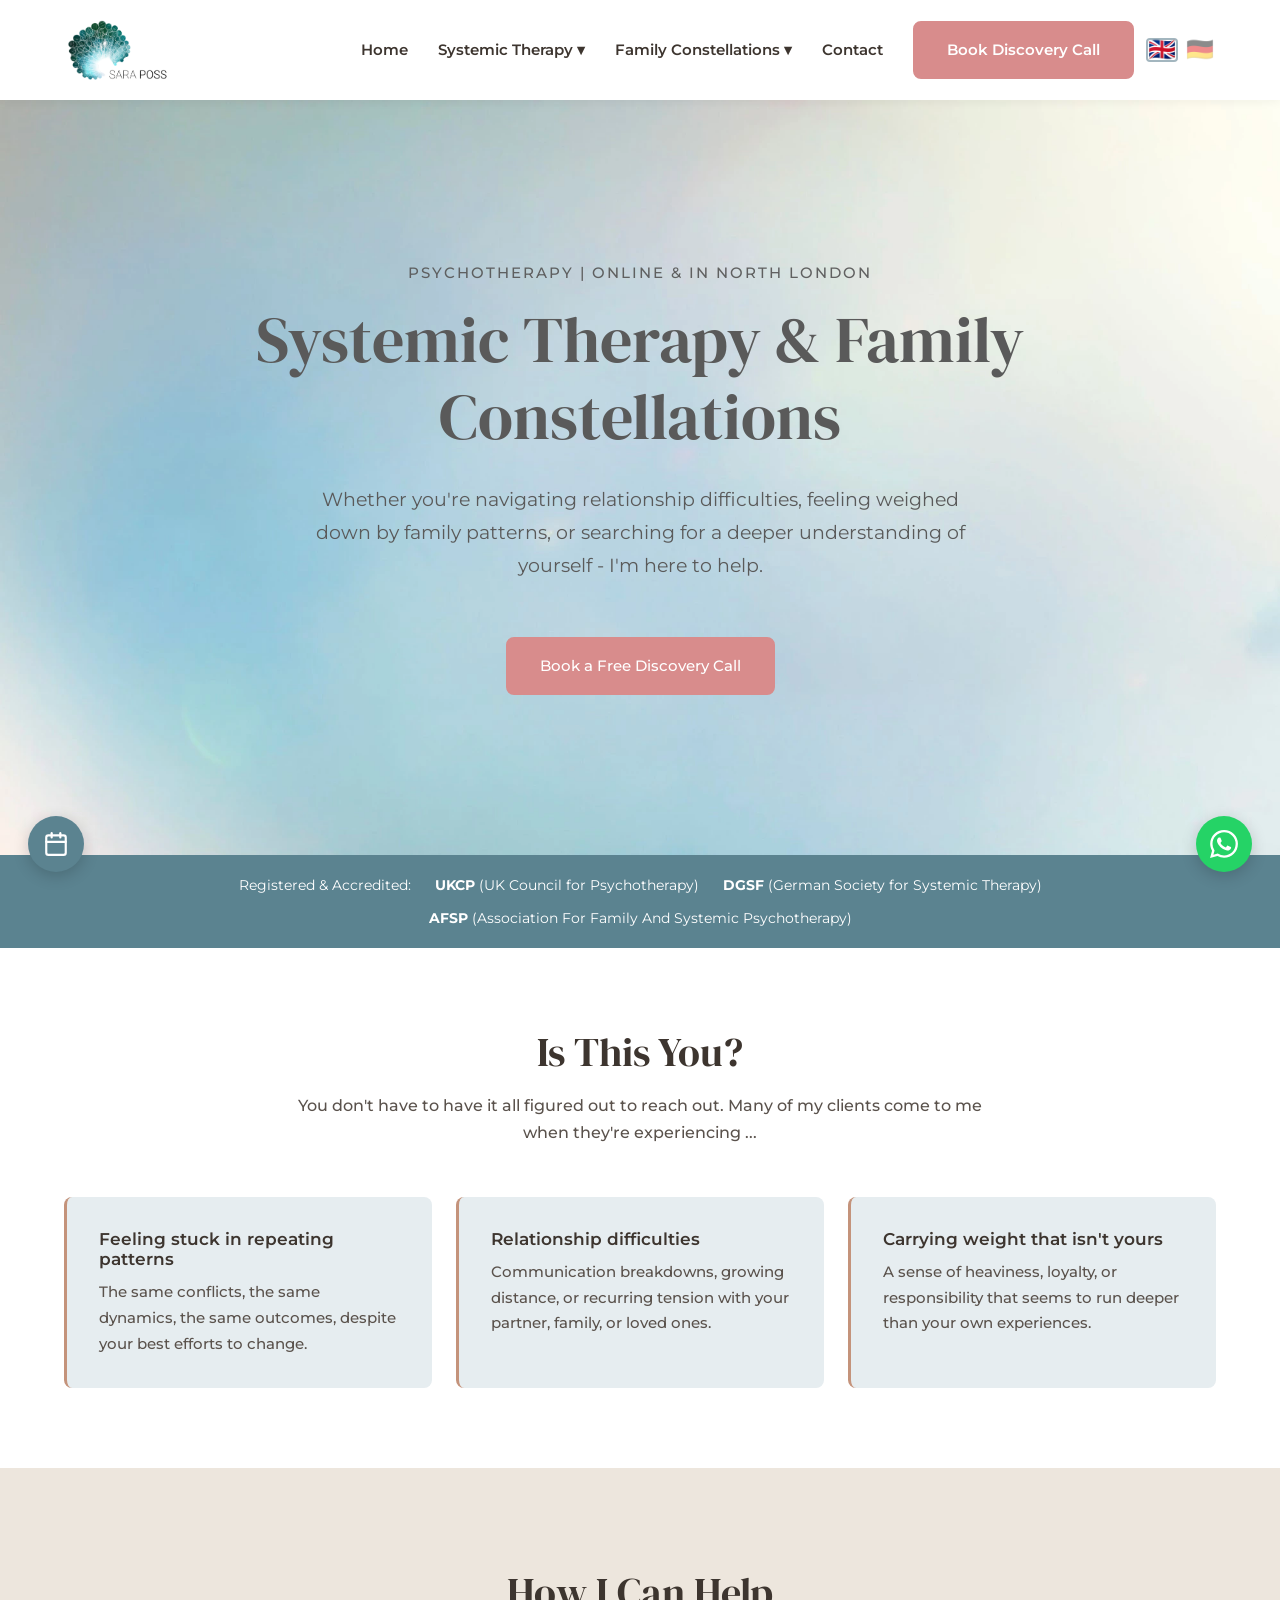
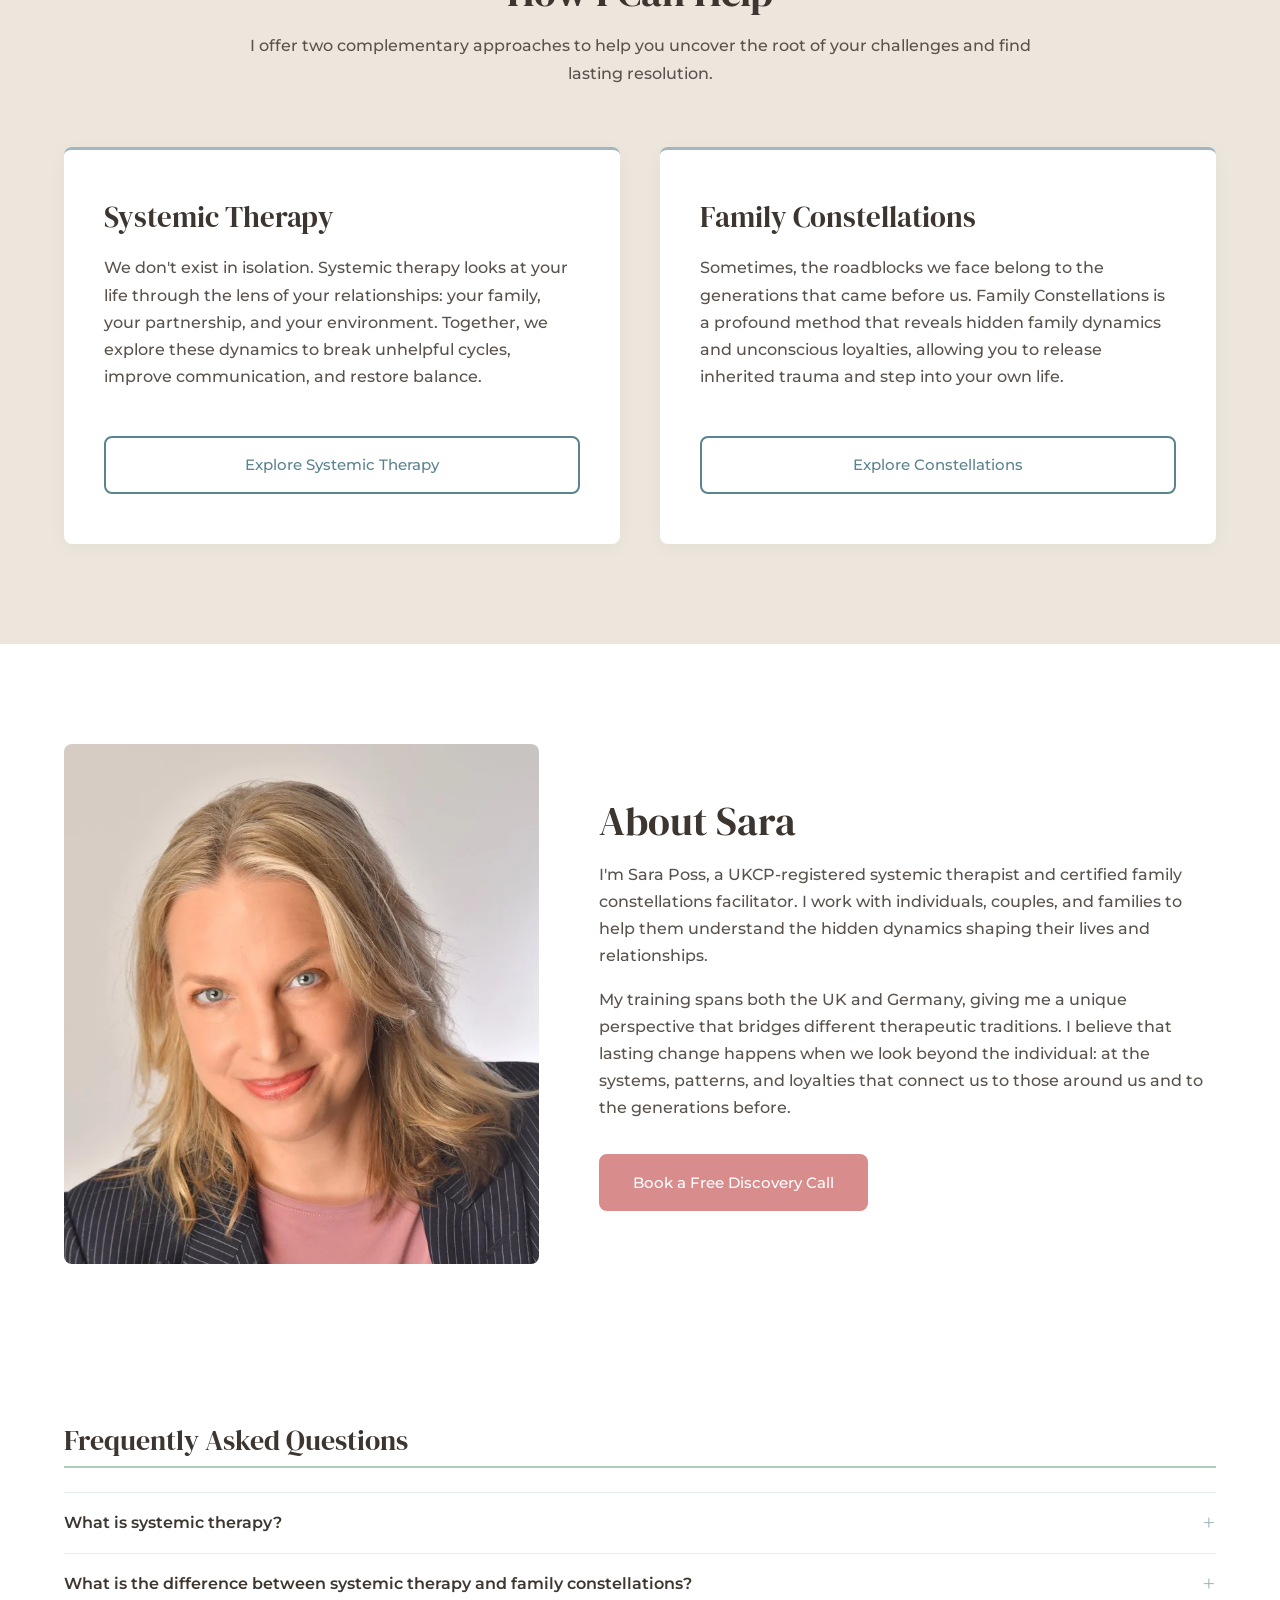
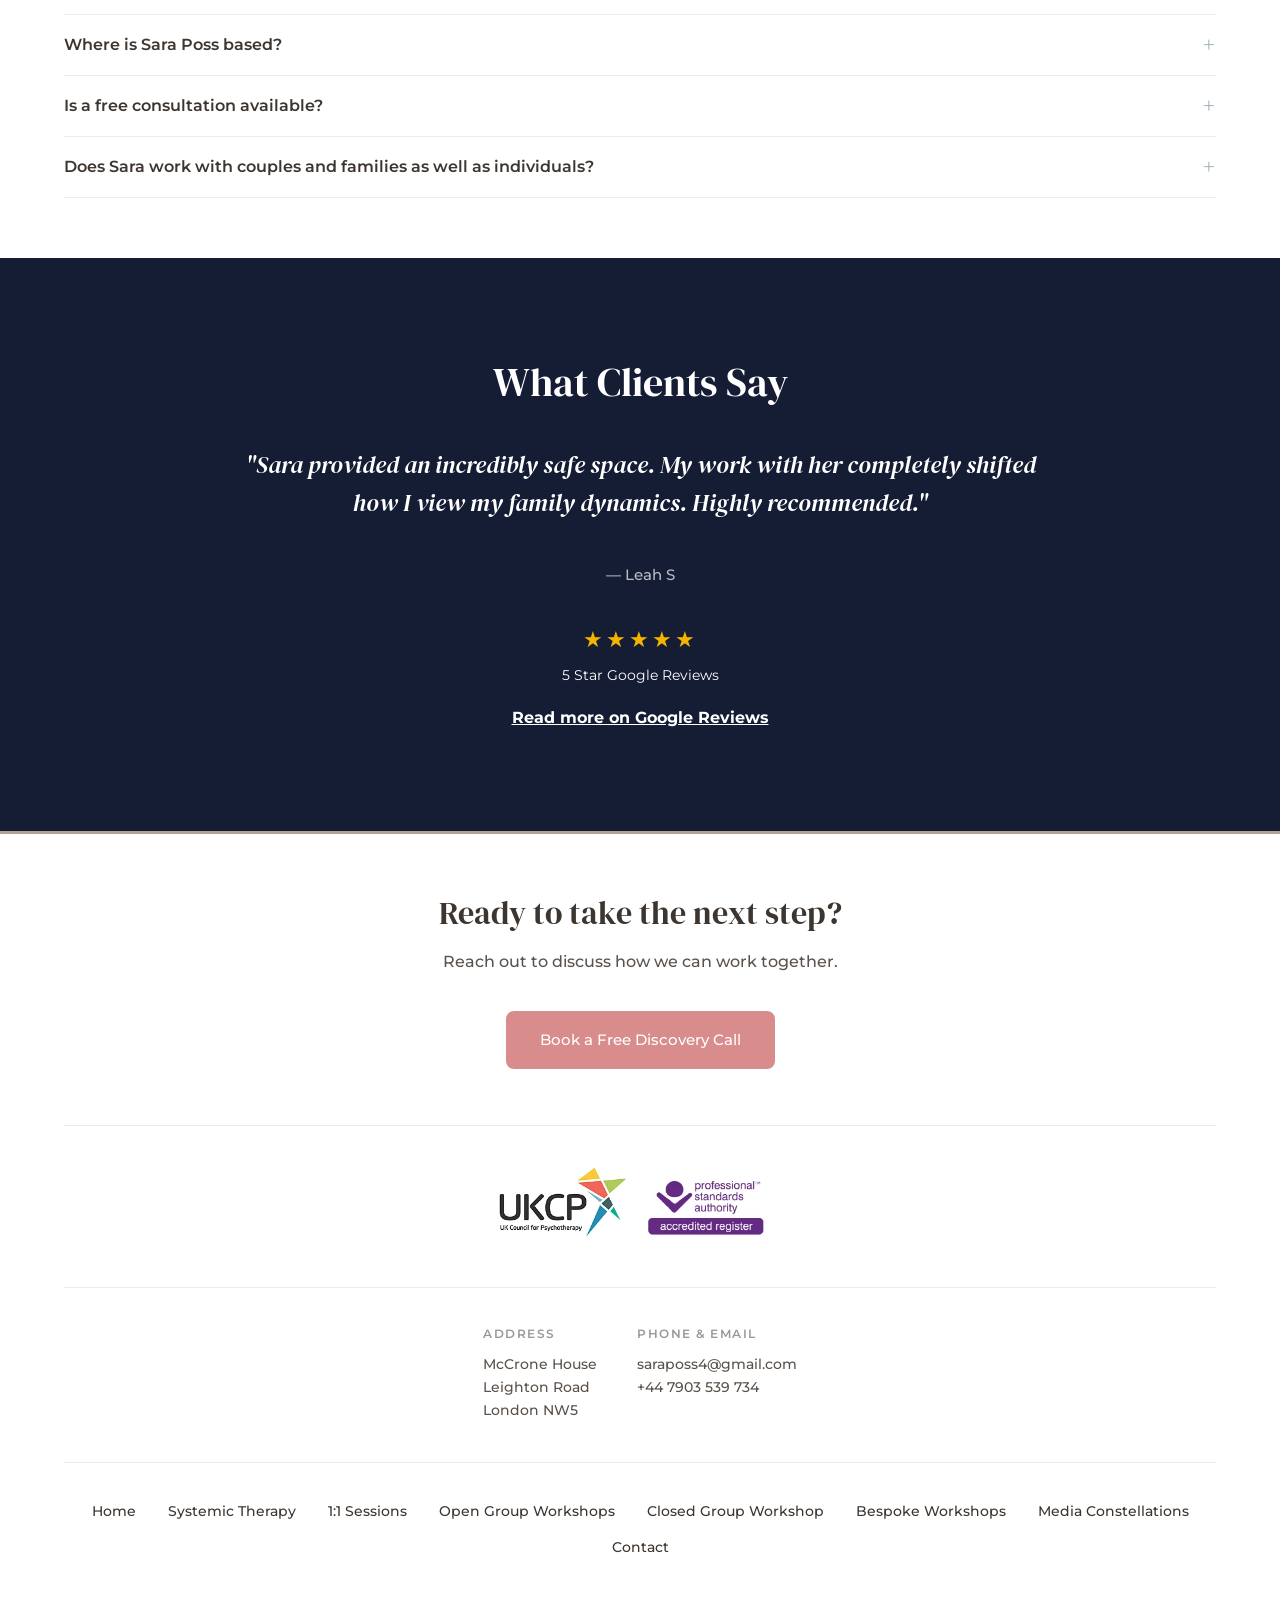
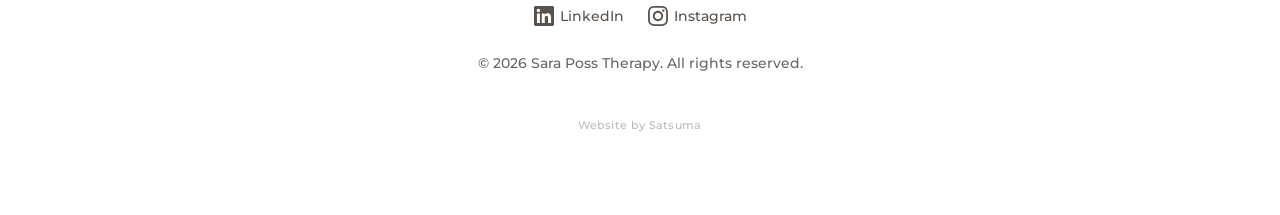
==== index.html @ 978b7866 "Add 5 December Family Constellations workshop List the Brick Lane workshop (Sat 5 Dec 2026, 2pm-6pm," ====
<!DOCTYPE html>
<html lang="en">
<head>
    <meta charset="UTF-8">
    <meta name="viewport" content="width=device-width, initial-scale=1.0">
    <meta name="theme-color" content="#FFFFFF">
    <meta name="robots" content="index, follow, max-snippet:-1, max-image-preview:large, max-video-preview:-1">
    <title>Sara Poss Therapy | Systemic Therapist North London & Online</title>
    <meta name="description" content="UKCP-registered systemic therapist in Kentish Town, North London. Systemic therapy and Family Constellations for individuals, couples and families.">
    <link rel="canonical" href="https://www.saraposs.com/">
    <link rel="alternate" hreflang="en" href="https://www.saraposs.com/">
    <link rel="alternate" hreflang="de" href="https://www.saraposs.com/">
    <link rel="alternate" hreflang="x-default" href="https://www.saraposs.com/">
    <link rel="icon" href="/favicon.ico" sizes="48x48">
    <link rel="icon" type="image/png" href="/favicon-96x96.png" sizes="96x96">
    <link rel="apple-touch-icon" href="/apple-touch-icon.png" sizes="180x180">
    <link rel="manifest" href="/site.webmanifest">
    <meta property="og:site_name" content="Sara Poss Therapy">
    <meta property="og:title" content="Sara Poss Therapy | Systemic Therapist North London & Online">
    <meta property="og:description" content="UKCP-registered systemic therapist in North London offering individual, couples, and family therapy alongside transformative Family Constellation sessions. In-person & online.">
    <meta property="og:type" content="website">
    <meta property="og:url" content="https://www.saraposs.com/">
    <meta property="og:image" content="https://www.saraposs.com/sara-photo.jpg">
    <meta property="og:image:width" content="700">
    <meta property="og:image:height" content="1050">
    <meta property="og:image:alt" content="Sara Poss, Systemic Therapist and Family Constellations Facilitator in North London">
    <meta property="og:locale" content="en_GB">
    <meta property="og:locale:alternate" content="de_DE">
    <meta name="twitter:card" content="summary_large_image">
    <meta name="twitter:title" content="Sara Poss Therapy | Systemic Therapist North London & Online">
    <meta name="twitter:description" content="UKCP-registered systemic therapist in North London offering Systemic Therapy and Family Constellations. In-person & online.">
    <meta name="twitter:image" content="https://www.saraposs.com/sara-photo.jpg">
    <meta name="twitter:image:alt" content="Sara Poss, Systemic Therapist and Family Constellations Facilitator">
    <link rel="preload" as="image" href="heroimage.webp" fetchpriority="high">
    <link rel="dns-prefetch" href="https://wa.me">
    <link rel="preconnect" href="https://fonts.googleapis.com">
    <link rel="preconnect" href="https://fonts.gstatic.com" crossorigin>
    <link rel="preload" href="https://fonts.googleapis.com/css2?family=DM+Serif+Display&family=Montserrat:wght@400;500;600&display=swap" as="style" onload="this.onload=null;this.rel='stylesheet'">
    <noscript><link rel="stylesheet" href="https://fonts.googleapis.com/css2?family=DM+Serif+Display&family=Montserrat:wght@400;500;600&display=swap"></noscript>
    <link rel="stylesheet" href="styles.css?v=5">
    <link rel="stylesheet" href="nav.css?v=4">
    <link rel="preload" href="/SaraPOSSLOGO.webp" as="image">
    
    <style>
        /* === HOMEPAGE-ONLY STYLES === */

        .hero { 
            background: url('heroimage.webp') center/cover no-repeat; 
            color: #5A5A5A; text-align: center; padding: 160px 24px; display: flex; flex-direction: column; align-items: center; justify-content: center; min-height: 80vh; 
        }
        .hero h1 { color: #5A5A5A; font-size: clamp(1.8rem, 5vw, 4.5rem); margin: 0 auto 28px; max-width: 900px; }
        .hero p { font-size: 1.2rem; max-width: 650px; margin: 0 auto 40px; font-weight: 400; }
        .hero .hero-tagline { font-size: 0.95rem; letter-spacing: 2px; text-transform: uppercase; margin: 0 0 16px; opacity: 0.95; max-width: none; font-weight: 500; }

        .services { padding-top: 100px; padding-bottom: 100px; }
        .services-intro { text-align: center; max-width: 800px; margin: 0 auto 60px; }
        .services-intro h2 { font-size: 2.5rem; }
        .services-grid { display: grid; grid-template-columns: repeat(auto-fit, minmax(min(320px, 100%), 1fr)); gap: 40px; }
        .service-card { background: var(--white); padding: 50px 40px; border-radius: 8px; box-shadow: 0 4px 20px rgba(0,0,0,0.04); display: flex; flex-direction: column; height: 100%; border-top: 3px solid var(--dusty-blue); transition: transform var(--transition-speed), box-shadow var(--transition-speed); }
        .service-card:hover { transform: translateY(-5px); box-shadow: 0 12px 30px rgba(0,0,0,0.08); }
        .service-card h3 { font-size: 1.8rem; margin-bottom: 20px; }
        .service-card p { flex-grow: 1; margin-bottom: 30px; }
        .services-grid .btn-outline { color: #5B8390; border-color: #5B8390; }
        .services-grid .btn-outline:hover { background-color: #5B8390; color: var(--white); border-color: #5B8390; }

        .testimonials { background-color: #151d35; color: var(--white); padding-top: 100px; padding-bottom: 100px; text-align: center; }
        .testimonials h2 { color: var(--white); font-size: 2.5rem; }
        .quote { font-family: var(--font-heading); font-style: italic; font-size: 1.5rem; max-width: 800px; margin: 40px auto; line-height: 1.6; font-weight: 400; }
        .quote-author { font-size: 0.95rem; color: rgba(255,255,255,0.7); margin-top: 16px; font-style: normal; }
        .google-stars { margin-top: 32px; }
        .google-stars .stars { font-size: 1.4rem; color: #F4B400; letter-spacing: 3px; }
        .google-stars .star-label { display: block; font-size: 0.85rem; color: var(--white); margin-top: 6px; font-weight: 400; }
        .google-link { color: var(--white); text-decoration: underline; margin-top: 16px; display: inline-block; font-weight: 700; }
        .google-link:hover { color: var(--white); }

        .footer-legal { display: flex; flex-direction: column; align-items: center; gap: 12px; }
        .footer-contact { display: flex; flex-wrap: wrap; justify-content: center; gap: 40px; margin-top: 40px; padding-top: 36px; border-top: 1px solid #EAEAEA; text-align: left; }
        .footer-contact-block h4 { font-family: var(--font-body); font-size: 0.75rem; text-transform: uppercase; letter-spacing: 1.5px; color: #999; margin-bottom: 8px; font-weight: 600; }
        .footer-contact-block p, .footer-contact-block a { font-size: 0.9rem; color: var(--text-secondary); line-height: 1.6; margin: 0; }
        .footer-contact-block a:hover { color: #D88C8C; }

        .who-i-help { background-color: var(--white); padding-top: 80px; padding-bottom: 80px; }
        .who-intro { text-align: center; max-width: 700px; margin: 0 auto 50px; }
        .who-intro h2 { font-size: 2.5rem; }
        .pain-points-grid { display: grid; grid-template-columns: repeat(3, 1fr); gap: 24px; }
        .pain-point { padding: 32px; background: #E6EDF0; border-radius: 8px; border-left: 3px solid var(--accent-color); }
        .pain-point h3 { font-size: 1.05rem; font-family: var(--font-body); font-weight: 600; margin-bottom: 10px; }
        .pain-point p { font-size: 0.95rem; margin: 0; }

        .about { background-color: var(--white); padding-top: 100px; padding-bottom: 100px; }
        .about-grid { display: grid; grid-template-columns: 1fr 1.3fr; gap: 60px; align-items: center; }
        .about-image img { border-radius: 8px; width: 100%; object-fit: cover; object-position: top; max-height: 520px; }
        .about-content h2 { font-size: 2.5rem; }
        .about-content p { margin-bottom: 16px; }

        @media (max-width: 992px) {
            .hero { padding: 120px 24px; min-height: 70vh; }
            .pain-points-grid { grid-template-columns: repeat(2, 1fr); }
            .pain-points-grid .pain-point:last-child { grid-column: 1 / -1; }
        }

        @media (max-width: 768px) {
            .container { padding: 0 20px; }
            .footer-contact {
                flex-direction: column;
                align-items: center;
                text-align: center;
                gap: 28px;
            }
            .footer-contact-block {
                min-width: 0;
                width: 100%;
                max-width: 280px;
            }
            .hero { padding: 80px 20px; min-height: 75vh; background: url('heroimage.webp') 40% 60%/cover no-repeat; }
            .hero p { font-size: 1.05rem; }
            .hero .hero-tagline { font-size: 0.8rem; letter-spacing: 1.5px; }
            .services { padding: 70px 20px; }
            .services-intro { margin-bottom: 40px; }
            .services-intro h2, .testimonials h2, .who-intro h2, .about-content h2 { font-size: 1.75rem; }
            .about-grid { grid-template-columns: 1fr; gap: 32px; }
            .about-image { max-width: 340px; margin: 0 auto; }
            .service-card { padding: 32px 24px; }
            .service-card h3 { font-size: 1.5rem; }
            .quote { font-size: 1.2rem; }
            .services-grid { grid-template-columns: 1fr; gap: 24px; }
            .pain-points-grid { grid-template-columns: 1fr; }
            .pain-point { padding: 24px 20px; }
            .who-i-help { padding-top: 50px; padding-bottom: 50px; }
            .who-intro { margin-bottom: 32px; }
            .about { padding-top: 50px; padding-bottom: 50px; }
            .testimonials { padding-top: 60px; padding-bottom: 60px; }
        }

        @media (max-width: 400px) {
            .container { padding: 0 16px; }
            .hero { padding: 70px 16px; }
            .hero p { font-size: 1rem; }
            .services { padding: 60px 16px; }
            .services-intro h2, .testimonials h2, .who-intro h2, .about-content h2 { font-size: 1.5rem; }
            .hero .hero-tagline { font-size: 0.875rem; }
            .quote { font-size: 1.1rem; }
            .service-card h3 { font-size: 1.35rem; }
            .service-card { padding: 28px 20px; }
            .google-stars .star-label { font-size: 0.875rem; }
        }
    </style>
    <script type="application/ld+json">
    {
        "@context": "https://schema.org",
        "@graph": [
            {
                "@type": "WebSite",
                "@id": "https://www.saraposs.com/#website",
                "url": "https://www.saraposs.com/",
                "name": "Sara Poss Therapy",
                "description": "Systemic Therapy and Family Constellations in North London and online.",
                "publisher": { "@id": "https://www.saraposs.com/#organization" },
                "inLanguage": ["en", "de"]
            },
            {
                "@type": "Person",
                "@id": "https://www.saraposs.com/#sara-poss",
                "name": "Sara Poss",
                "jobTitle": "Systemic Therapist & Family Constellations Facilitator",
                "description": "UKCP-registered systemic therapist and certified family constellations facilitator with over ten years' experience. Works with individuals, couples, and families in North London and online.",
                "image": "https://www.saraposs.com/sara-photo.webp",
                "email": "saraposs4@gmail.com",
                "telephone": "+447903539734",
                "url": "https://www.saraposs.com/",
                "address": {
                    "@type": "PostalAddress",
                    "streetAddress": "McCrone House, Leighton Road",
                    "addressLocality": "London",
                    "addressRegion": "Greater London",
                    "postalCode": "NW5",
                    "addressCountry": "GB"
                },
                "knowsLanguage": ["en", "de"],
                "sameAs": [
                    "https://www.linkedin.com/in/sara-poss/",
                    "https://www.instagram.com/sara_and_therapy/"
                ],
                "hasCredential": [
                    {
                        "@type": "EducationalOccupationalCredential",
                        "credentialCategory": "Professional Registration",
                        "recognizedBy": { "@type": "Organization", "name": "UKCP - UK Council for Psychotherapy" }
                    },
                    {
                        "@type": "EducationalOccupationalCredential",
                        "credentialCategory": "Professional Membership",
                        "recognizedBy": { "@type": "Organization", "name": "DGSF - German Society for Systemic Therapy" }
                    },
                    {
                        "@type": "EducationalOccupationalCredential",
                        "credentialCategory": "Professional Membership",
                        "recognizedBy": { "@type": "Organization", "name": "AFSP - Association For Family And Systemic Psychotherapy" }
                    }
                ]
            },
            {
                "@type": ["ProfessionalService", "LocalBusiness"],
                "@id": "https://www.saraposs.com/#organization",
                "name": "Sara Poss Therapy",
                "url": "https://www.saraposs.com/",
                "logo": "https://www.saraposs.com/SaraPOSSLOGO.webp",
                "description": "UKCP-registered systemic therapist in North London offering Systemic Therapy and Family Constellations for individuals, couples, and families. In-person & online.",
                "image": "https://www.saraposs.com/sara-photo.webp",
                "email": "saraposs4@gmail.com",
                "telephone": "+447903539734",
                "priceRange": "£80–£290",
                "currenciesAccepted": "GBP",
                "paymentAccepted": "Bank Transfer",
                "address": {
                    "@type": "PostalAddress",
                    "streetAddress": "McCrone House, Leighton Road",
                    "addressLocality": "London",
                    "addressRegion": "Greater London",
                    "postalCode": "NW5",
                    "addressCountry": "GB"
                },
                "geo": {
                    "@type": "GeoCoordinates",
                    "latitude": 51.5525,
                    "longitude": -0.1403
                },
                "provider": { "@id": "https://www.saraposs.com/#sara-poss" },
                "founder": { "@id": "https://www.saraposs.com/#sara-poss" },
                "areaServed": [
                    { "@type": "City", "name": "London" },
                    { "@type": "AdministrativeArea", "name": "North London" },
                    { "@type": "AdministrativeArea", "name": "Kentish Town" },
                    { "@type": "AdministrativeArea", "name": "Camden" }
                ],
                "availableChannel": [
                    { "@type": "ServiceChannel", "name": "In-person (North London)" },
                    { "@type": "ServiceChannel", "name": "Online via Zoom" }
                ],
                "serviceType": ["Systemic Therapy", "Family Constellations", "Couples Therapy", "Family Therapy", "Individual Therapy"],
                "sameAs": [
                    "https://www.linkedin.com/in/sara-poss/",
                    "https://www.instagram.com/sara_and_therapy/"
                ],
                "hasOfferCatalog": {
                    "@type": "OfferCatalog",
                    "name": "Therapy Services",
                    "itemListElement": [
                        {
                            "@type": "Offer",
                            "itemOffered": {
                                "@type": "Service",
                                "name": "Individual Systemic Therapy",
                                "url": "https://www.saraposs.com/systemic-therapy#individual",
                                "description": "Evidence-based psychotherapy for individuals. North London and online via Zoom."
                            }
                        },
                        {
                            "@type": "Offer",
                            "itemOffered": {
                                "@type": "Service",
                                "name": "Couples Therapy",
                                "url": "https://www.saraposs.com/systemic-therapy#couples",
                                "description": "Relationship and couples therapy to improve communication, strengthen connection, and resolve conflicts."
                            }
                        },
                        {
                            "@type": "Offer",
                            "itemOffered": {
                                "@type": "Service",
                                "name": "Family Therapy",
                                "url": "https://www.saraposs.com/systemic-therapy#family",
                                "description": "Family therapy exploring dynamics, communication patterns, and relationships within the family system."
                            }
                        },
                        {
                            "@type": "Offer",
                            "itemOffered": {
                                "@type": "Service",
                                "name": "1:1 Family Constellations Sessions",
                                "url": "https://www.saraposs.com/1to1-sessions",
                                "description": "One-to-one sessions exploring family dynamics, unconscious loyalties and generational patterns."
                            }
                        },
                        {
                            "@type": "Offer",
                            "itemOffered": {
                                "@type": "Service",
                                "name": "Family Constellations Workshops",
                                "url": "https://www.saraposs.com/workshops",
                                "description": "Open group workshops uncovering hidden family dynamics and generational patterns."
                            }
                        },
                        {
                            "@type": "Offer",
                            "itemOffered": {
                                "@type": "Service",
                                "name": "Ongoing Constellations Group",
                                "url": "https://www.saraposs.com/closed-group-workshop",
                                "description": "A committed closed group for deep Family Constellations work meeting regularly."
                            }
                        },
                        {
                            "@type": "Offer",
                            "itemOffered": {
                                "@type": "Service",
                                "name": "Bespoke Workshops",
                                "url": "https://www.saraposs.com/bespoke-workshops",
                                "description": "Tailored systemic and Family Constellations workshops for groups, teams, and organisations. UK and Europe."
                            }
                        },
                        {
                            "@type": "Offer",
                            "itemOffered": {
                                "@type": "Service",
                                "name": "Media Constellations",
                                "url": "https://www.saraposs.com/media-constellations",
                                "description": "Systemic constellation work for film, TV, and production teams."
                            }
                        }
                    ]
                }
            },
            {
                "@type": "FAQPage",
                "@id": "https://www.saraposs.com/#faq",
                "mainEntity": [
                    {
                        "@type": "Question",
                        "name": "What is systemic therapy?",
                        "acceptedAnswer": { "@type": "Answer", "text": "Systemic therapy is a well-established, evidence-based form of psychotherapy that explores difficulties within the context of relationships and wider social systems. It works with individuals, couples, and families to understand the patterns shaping their lives and create meaningful, lasting change." }
                    },
                    {
                        "@type": "Question",
                        "name": "What is the difference between systemic therapy and family constellations?",
                        "acceptedAnswer": { "@type": "Answer", "text": "Systemic therapy is an ongoing talking-based psychotherapy that explores relational patterns and life circumstances. Family Constellations is an experiential method working with family dynamics, unconscious loyalties, and generational patterns — often in shorter, more intensive 1:1 sessions or small group workshops. Sara is trained in both, and can draw on whichever approach best fits your needs." }
                    },
                    {
                        "@type": "Question",
                        "name": "Where is Sara Poss based?",
                        "acceptedAnswer": { "@type": "Answer", "text": "Sara's therapy practice is located at McCrone House, Leighton Road, London NW5 — in Kentish Town, North London, close to Tufnell Park and Camden. Online sessions are available via Zoom for clients across the UK and internationally." }
                    },
                    {
                        "@type": "Question",
                        "name": "Is a free consultation available?",
                        "acceptedAnswer": { "@type": "Answer", "text": "Yes. Sara offers a complimentary 15-minute discovery call so you can discuss your needs, ask questions, and decide whether working together feels like the right fit — with no commitment required." }
                    },
                    {
                        "@type": "Question",
                        "name": "Does Sara work with couples and families as well as individuals?",
                        "acceptedAnswer": { "@type": "Answer", "text": "Yes. Sara works with individuals, couples, and families. Couples therapy explores communication, trust, and relational dynamics. Family therapy looks at the family system as a whole. Individual therapy addresses personal patterns, life challenges, and intergenerational influences." }
                    }
                ]
            },
            {
                "@type": "WebPage",
                "@id": "https://www.saraposs.com/#webpage",
                "url": "https://www.saraposs.com/",
                "name": "Sara Poss Therapy | Systemic Therapist North London & Online",
                "description": "UKCP-registered systemic therapist in North London offering Systemic Therapy and Family Constellations for individuals, couples, and families. In-person & online.",
                "isPartOf": { "@id": "https://www.saraposs.com/#website" },
                "about": { "@id": "https://www.saraposs.com/#organization" },
                "inLanguage": ["en", "de"]
            }
        ]
    }
    </script>
</head>
<body>

    <a href="#main-content" class="skip-link" data-i18n="skip_link">Skip to content</a>
    <div id="site-nav"></div>
    <script src="nav.js?v=5" defer></script>
    <script src="lang.js?v=10" defer></script>

    <main id="main-content">
        <section class="hero">
            <div class="container">
                <p class="hero-tagline" data-i18n="hero_tagline">Psychotherapy | Online & in North London</p>
                <h1 data-i18n="hero_heading">Systemic Therapy & Family Constellations</h1>
                <p data-i18n="hero_text">Whether you're navigating relationship difficulties, feeling weighed down by family patterns, or searching for a deeper understanding of yourself - I'm here to help.</p>
                <a href="https://cal.com/sara-poss-gsi2tz/15min" class="btn" target="_blank" rel="noopener noreferrer" data-i18n="hero_cta">Book a Free Discovery Call</a>
            </div>
        </section>

        <div class="trust-banner">
            <span data-i18n="trust_label">Registered & Accredited:</span>
            <span data-i18n="trust_ukcp"><strong>UKCP</strong> (UK Council for Psychotherapy)</span>
            <span data-i18n="trust_dgsf"><strong>DGSF</strong> (German Society for Systemic Therapy)</span>
            <span data-i18n="trust_affp"><strong>AFSP</strong> (Association For Family And Systemic Psychotherapy)</span>
        </div>

        <section class="who-i-help">
            <div class="container">
                <div class="who-intro">
                    <h2 data-i18n="who_heading">Is This You?</h2>
                    <p data-i18n="who_text">You don't have to have it all figured out to reach out. Many of my clients come to me when they're experiencing...</p>
                </div>
                <div class="pain-points-grid">
                    <div class="pain-point">
                        <h3 data-i18n="pain1_title">Feeling stuck in repeating patterns</h3>
                        <p data-i18n="pain1_text">The same conflicts, the same dynamics, the same outcomes, despite your best efforts to change.</p>
                    </div>
                    <div class="pain-point">
                        <h3 data-i18n="pain2_title">Relationship difficulties</h3>
                        <p data-i18n="pain2_text">Communication breakdowns, growing distance, or recurring tension with your partner, family, or loved ones.</p>
                    </div>
                    <div class="pain-point">
                        <h3 data-i18n="pain3_title">Carrying weight that isn't yours</h3>
                        <p data-i18n="pain3_text">A sense of heaviness, loyalty, or responsibility that seems to run deeper than your own experiences.</p>
                    </div>
                </div>
            </div>
        </section>

        <section id="services" class="services container">
            <div class="services-intro">
                <h2 data-i18n="services_heading">How I Can Help</h2>
                <p data-i18n="services_text">I offer two complementary approaches to help you uncover the root of your challenges and find lasting resolution.</p>
            </div>

            <div class="services-grid">
                <div class="service-card">
                    <h3 data-i18n="card_systemic_title">Systemic Therapy</h3>
                    <p data-i18n="card_systemic_text">We don't exist in isolation. Systemic therapy looks at your life through the lens of your relationships: your family, your partnership, and your environment. Together, we explore these dynamics to break unhelpful cycles, improve communication, and restore balance.</p>
                    <a href="/systemic-therapy" class="btn btn-outline" data-i18n="card_systemic_btn">Explore Systemic Therapy</a>
                </div>
                <div class="service-card">
                    <h3 data-i18n="card_const_title">Family Constellations</h3>
                    <p data-i18n="card_const_text">Sometimes, the roadblocks we face belong to the generations that came before us. Family Constellations is a profound method that reveals hidden family dynamics and unconscious loyalties, allowing you to release inherited trauma and step into your own life.</p>
                    <a href="/1to1-sessions" class="btn btn-outline" data-i18n="card_const_btn">Explore Constellations</a>
                </div>
            </div>
        </section>

        <section class="about">
            <div class="container about-grid">
                <div class="about-image">
                    <picture>
                        <source srcset="sara-photo.webp" type="image/webp">
                        <img src="sara-photo.jpg" alt="Sara Poss, Systemic Therapist and Family Constellations Facilitator" loading="lazy" decoding="async" width="700" height="1050">
                    </picture>
                </div>
                <div class="about-content">
                    <h2 data-i18n="about_heading">About Sara</h2>
                    <p data-i18n="about_p1">I'm Sara Poss, a UKCP-registered systemic therapist and certified family constellations facilitator. I work with individuals, couples, and families to help them understand the hidden dynamics shaping their lives and relationships.</p>
                    <p data-i18n="about_p2">My training spans both the UK and Germany, giving me a unique perspective that bridges different therapeutic traditions. I believe that lasting change happens when we look beyond the individual: at the systems, patterns, and loyalties that connect us to those around us and to the generations before.</p>
                    <a href="https://cal.com/sara-poss-gsi2tz/15min" class="btn" target="_blank" rel="noopener noreferrer" data-i18n="about_cta">Book a Free Discovery Call</a>
                </div>
            </div>
        </section>

        <section class="content-section faq-section">
            <div class="container">
                <h2 data-i18n="faq_heading">Frequently Asked Questions</h2>
                <div class="faq-list">
                    <details class="faq-item">
                        <summary class="faq-question" data-i18n="faq_index_q1">What is systemic therapy?</summary>
                        <div class="faq-answer"><p data-i18n="faq_index_a1">Systemic therapy is a well-established, evidence-based form of psychotherapy that explores difficulties within the context of relationships and wider social systems. It works with individuals, couples, and families to understand the patterns shaping their lives and create meaningful, lasting change.</p></div>
                    </details>
                    <details class="faq-item">
                        <summary class="faq-question" data-i18n="faq_index_q2">What is the difference between systemic therapy and family constellations?</summary>
                        <div class="faq-answer"><p data-i18n="faq_index_a2">Systemic therapy is an ongoing talking-based psychotherapy that explores relational patterns and life circumstances. Family Constellations is an experiential method working with family dynamics, unconscious loyalties, and generational patterns — often in shorter, intensive <a href="/1to1-sessions">1:1 sessions</a> or small group <a href="/workshops">workshops</a>. Sara is trained in both, and can draw on whichever approach best fits your needs.</p></div>
                    </details>
                    <details class="faq-item">
                        <summary class="faq-question" data-i18n="faq_index_q3">Where is Sara Poss based?</summary>
                        <div class="faq-answer"><p data-i18n="faq_index_a3">Sara's practice is at McCrone House, Leighton Road, London NW5 — in Kentish Town, North London, close to Tufnell Park and Camden. Online sessions are available via Zoom for clients across the UK and internationally.</p></div>
                    </details>
                    <details class="faq-item">
                        <summary class="faq-question" data-i18n="faq_index_q4">Is a free consultation available?</summary>
                        <div class="faq-answer"><p data-i18n="faq_index_a4">Yes. Sara offers a complimentary 15-minute discovery call so you can discuss your needs, ask questions, and decide whether working together feels right — with no commitment required.</p></div>
                    </details>
                    <details class="faq-item">
                        <summary class="faq-question" data-i18n="faq_index_q5">Does Sara work with couples and families as well as individuals?</summary>
                        <div class="faq-answer"><p data-i18n="faq_index_a5">Yes. Sara works with individuals, couples, and families. <a href="/systemic-therapy">Systemic therapy</a> is available for all three — whether you're seeking personal support, want to work on your relationship, or would like to address dynamics within your family as a whole.</p></div>
                    </details>
                </div>
            </div>
        </section>

        <section class="testimonials">
            <div class="container">
                <h2 data-i18n="testimonials_heading">What Clients Say</h2>
                <p class="quote" data-i18n="testimonials_quote">"Sara provided an incredibly safe space. My work with her completely shifted how I view my family dynamics. Highly recommended."</p>
                <p class="quote-author" data-i18n="testimonials_author_name">— Leah S</p>
                <div class="google-stars">
                    <span class="stars" aria-label="5 out of 5 stars">★★★★★</span>
                    <span class="star-label" data-i18n="testimonials_stars">5 Star Google Reviews</span>
                </div>
                <a href="https://www.google.com/maps/place/Sara+Poss/@51.5616846,-0.1527593,17z/data=!3m1!4b1!4m6!3m5!1s0x48761aed49518393:0x548b2e8b683819a8!8m2!3d51.5616813!4d-0.1501844!16s%2Fg%2F11cmh_vn5y?entry=ttu&g_ep=EgoyMDI2MDUyNi4wIKXMDSoASAFQAw%3D%3D" class="google-link" target="_blank" rel="noopener noreferrer" data-i18n="testimonials_link">Read more on Google Reviews</a>
            </div>
        </section>
    </main>

    <footer>
        <div class="container">
            <h3 data-i18n="footer_heading">Ready to take the next step?</h3>
            <p data-i18n="footer_text">Reach out to discuss how we can work together.</p>
            <a href="https://cal.com/sara-poss-gsi2tz/15min" class="btn footer-cta" target="_blank" rel="noopener noreferrer" data-i18n="footer_cta">Book a Free Discovery Call</a>
            
            <div class="accreditation-badges">
                <img src="UKCP.webp" alt="UKCP - UK Council for Psychotherapy, Professional Standards Authority Accredited Register" loading="lazy" decoding="async" width="500" height="143">
            </div>

            <div class="footer-contact">
                <div class="footer-contact-block">
                    <h4 data-i18n="footer_address_label">Address</h4>
                    <p>McCrone House<br>Leighton Road<br>London NW5</p>
                </div>
                <div class="footer-contact-block">
                    <h4 data-i18n="footer_contact_label">Phone & Email</h4>
                    <p><a href="mailto:saraposs4@gmail.com">saraposs4@gmail.com</a></p>
                    <p><a href="tel:+447903539734">+44 7903 539 734</a></p>
                </div>
            </div>

            <nav class="footer-nav" aria-label="Footer navigation">
                <a href="/" class="footer-link" data-i18n="fnav_home">Home</a>
                <a href="/systemic-therapy" class="footer-link" data-i18n="fnav_systemic">Systemic Therapy</a>
                <a href="/1to1-sessions" class="footer-link" data-i18n="fnav_11_sessions">1:1 Sessions</a>
                <a href="/workshops" class="footer-link" data-i18n="nav_const_open">Open Group Workshops</a>
                <a href="/closed-group-workshop" class="footer-link" data-i18n="nav_const_closed">Closed Group Workshop</a>
                <a href="/bespoke-workshops" class="footer-link" data-i18n="nav_const_bespoke">Bespoke Workshops</a>
                <a href="/media-constellations" class="footer-link" data-i18n="nav_mc">Media Constellations</a>
                <a href="/contact" class="footer-link" data-i18n="fnav_contact">Contact</a>
            </nav>

            <div class="footer-social">
                <a href="https://www.linkedin.com/in/sara-poss/" target="_blank" rel="noopener noreferrer" aria-label="LinkedIn"><svg viewBox="0 0 24 24" fill="currentColor" aria-hidden="true"><path d="M20.447 20.452h-3.554v-5.569c0-1.328-.027-3.037-1.852-3.037-1.853 0-2.136 1.445-2.136 2.939v5.667H9.351V9h3.414v1.561h.046c.477-.9 1.637-1.85 3.37-1.85 3.601 0 4.267 2.37 4.267 5.455v6.286zM5.337 7.433c-1.144 0-2.063-.926-2.063-2.065 0-1.138.92-2.063 2.063-2.063 1.14 0 2.064.925 2.064 2.063 0 1.139-.925 2.065-2.064 2.065zm1.782 13.019H3.555V9h3.564v11.452zM22.225 0H1.771C.792 0 0 .774 0 1.729v20.542C0 23.227.792 24 1.771 24h20.451C23.2 24 24 23.227 24 22.271V1.729C24 .774 23.2 0 22.222 0h.003z"/></svg> LinkedIn</a>
                <a href="https://www.instagram.com/sara_and_therapy/" target="_blank" rel="noopener noreferrer" aria-label="Instagram"><svg viewBox="0 0 24 24" fill="currentColor" aria-hidden="true"><path d="M12 2.163c3.204 0 3.584.012 4.85.07 3.252.148 4.771 1.691 4.919 4.919.058 1.265.069 1.645.069 4.849 0 3.205-.012 3.584-.069 4.849-.149 3.225-1.664 4.771-4.919 4.919-1.266.058-1.644.07-4.85.07-3.204 0-3.584-.012-4.849-.07-3.26-.149-4.771-1.699-4.919-4.92-.058-1.265-.07-1.644-.07-4.849 0-3.204.013-3.583.07-4.849.149-3.227 1.664-4.771 4.919-4.919 1.266-.057 1.645-.069 4.849-.069zm0-2.163c-3.259 0-3.667.014-4.947.072-4.358.2-6.78 2.618-6.98 6.98-.059 1.281-.073 1.689-.073 4.948 0 3.259.014 3.668.072 4.948.2 4.358 2.618 6.78 6.98 6.98 1.281.058 1.689.072 4.948.072 3.259 0 3.668-.014 4.948-.072 4.354-.2 6.782-2.618 6.979-6.98.059-1.28.073-1.689.073-4.948 0-3.259-.014-3.667-.072-4.947-.196-4.354-2.617-6.78-6.979-6.98-1.281-.059-1.69-.073-4.949-.073zm0 5.838c-3.403 0-6.162 2.759-6.162 6.162s2.759 6.163 6.162 6.163 6.162-2.759 6.162-6.163c0-3.403-2.759-6.162-6.162-6.162zm0 10.162c-2.209 0-4-1.79-4-4 0-2.209 1.791-4 4-4s4 1.791 4 4c0 2.21-1.791 4-4 4zm6.406-11.845c-.796 0-1.441.645-1.441 1.44s.645 1.44 1.441 1.44c.795 0 1.439-.645 1.439-1.44s-.644-1.44-1.439-1.44z"/></svg> Instagram</a>
            </div>

            <div class="footer-legal">
                <p data-i18n="footer_legal">&copy; 2026 Sara Poss Therapy. All rights reserved.</p>
                <p class="footer-credit">Website by <a href="https://satsuma.studio/" target="_blank" rel="noopener noreferrer">Satsuma</a></p>
            </div>
        </div>
    </footer>

    <a id="wa-link" href="https://wa.me/447903539734?text=Hi%20Sara%2C%20I%20found%20your%20website%20and%20I%E2%80%99d%20love%20to%20find%20out%20more." class="whatsapp-float pulse" target="_blank" rel="noopener noreferrer" aria-label="Message Sara on WhatsApp">
        <span class="tooltip" data-i18n="wa_tooltip">Message Sara on WhatsApp</span>
        <svg viewBox="0 0 24 24" xmlns="http://www.w3.org/2000/svg"><path d="M17.472 14.382c-.297-.149-1.758-.867-2.03-.967-.273-.099-.471-.148-.67.15-.197.297-.767.966-.94 1.164-.173.199-.347.223-.644.075-.297-.15-1.255-.463-2.39-1.475-.883-.788-1.48-1.761-1.653-2.059-.173-.297-.018-.458.13-.606.134-.133.298-.347.446-.52.149-.174.198-.298.298-.497.099-.198.05-.371-.025-.52-.075-.149-.669-1.612-.916-2.207-.242-.579-.487-.5-.669-.51-.173-.008-.371-.01-.57-.01-.198 0-.52.074-.792.372-.272.297-1.04 1.016-1.04 2.479 0 1.462 1.065 2.875 1.213 3.074.149.198 2.096 3.2 5.077 4.487.709.306 1.262.489 1.694.625.712.227 1.36.195 1.871.118.571-.085 1.758-.719 2.006-1.413.248-.694.248-1.289.173-1.413-.074-.124-.272-.198-.57-.347m-5.421 7.403h-.004a9.87 9.87 0 01-5.031-1.378l-.361-.214-3.741.982.998-3.648-.235-.374a9.86 9.86 0 01-1.51-5.26c.001-5.45 4.436-9.884 9.888-9.884 2.64 0 5.122 1.03 6.988 2.898a9.825 9.825 0 012.893 6.994c-.003 5.45-4.437 9.884-9.885 9.884m8.413-18.297A11.815 11.815 0 0012.05 0C5.495 0 .16 5.335.157 11.892c0 2.096.547 4.142 1.588 5.945L.057 24l6.305-1.654a11.882 11.882 0 005.683 1.448h.005c6.554 0 11.89-5.335 11.893-11.893a11.821 11.821 0 00-3.48-8.413z"/></svg>
    </a>

    <script src="events-float.js?v=8" defer></script>
</body>
</html>
---- styles.css ----
:root{--bg-color:#EDE6DD;--text-primary:#3D352F;--text-secondary:#5A524C;--accent-color:#C4937B;--accent-hover:#AC7C64;--teal:#748868;--birds-egg:#AACCB9;--dusty-blue:#A3B6BF;--taupe:#B3A394;--white:#FFFFFF;--font-heading:'DM Serif Display',Georgia,'Times New Roman',serif;--font-body:'Montserrat',-apple-system,BlinkMacSystemFont,'Segoe UI',Roboto,Oxygen,Ubuntu,sans-serif;--transition-speed:0.3s}*,::after,::before{margin:0;padding:0;box-sizing:border-box}html{font-size:100%;-webkit-text-size-adjust:100%;text-size-adjust:100%}@media (prefers-reduced-motion:no-preference){html{scroll-behavior:smooth}}body{font-family:var(--font-body);font-weight:500;color:var(--text-secondary);background-color:var(--bg-color);line-height:1.7;-webkit-font-smoothing:antialiased;-moz-osx-font-smoothing:grayscale}h1,h2,h3{font-family:var(--font-heading);color:var(--text-primary);font-weight:400;margin-bottom:1rem;line-height:1.2}a{text-decoration:none;color:var(--text-primary);transition:color var(--transition-speed)}img{max-width:100%;height:auto;display:block}.container{width:100%;max-width:1200px;margin:0 auto;padding:0 24px}.btn{display:inline-block;background-color:#d88c8c;color:var(--white);padding:14px 32px;border-radius:8px;font-weight:500;transition:all var(--transition-speed);text-align:center;margin-top:1rem;cursor:pointer;border:2px solid #d88c8c;font-size:.95rem}.btn:hover{background-color:#c77b7b;border-color:#c77b7b;color:var(--white)}.btn-outline{background:0 0;color:var(--birds-egg);border-color:var(--birds-egg)}.btn-outline:hover{background-color:var(--birds-egg);color:var(--white);border-color:var(--birds-egg)}.btn:focus-visible,a:focus-visible{outline:2px solid var(--accent-color);outline-offset:2px}.skip-link{position:absolute;top:-100%;left:16px;background:var(--accent-color);color:var(--white);padding:12px 24px;border-radius:0 0 8px 8px;z-index:9999;font-weight:500}.skip-link:focus{top:0}.trust-banner{background-color:#5b8390;padding:18px 24px;text-align:center;font-size:.9rem;color:var(--white);font-weight:400;display:flex;flex-wrap:wrap;justify-content:center;align-items:center;gap:8px 24px}.trust-banner strong{font-weight:700}.page-hero{background:url('heroimage.webp') center/cover no-repeat;padding:100px 24px 80px;text-align:center;min-height:40vh;display:flex;align-items:center;justify-content:center}.page-hero .container{width:100%}.page-hero h1{font-size:2.5rem;color:#5a5a5a}.page-hero .tagline{font-size:1rem;color:#5a5a5a;margin-top:.5rem;opacity:.9}.content-section{padding:60px 0}.content-section:nth-child(2n){background-color:var(--white)}.content-section h2{font-size:1.75rem;margin-bottom:1.25rem;padding-bottom:.5rem;border-bottom:2px solid var(--birds-egg)}.content-section p{margin-bottom:1rem;font-size:1rem}.content-section p:last-child{margin-bottom:0}.content-section .highlight{background:#e6edf0;padding:24px;border-radius:8px;border-left:3px solid var(--accent-color);margin:1.5rem 0}.constellations-disclaimer{font-size:.875rem;color:#666;font-style:italic;padding:24px 0;margin-top:0;border-top:1px solid #e6edf0}footer{background-color:var(--white);padding:60px 24px;text-align:center;border-top:3px solid var(--taupe)}footer h3{font-size:2rem}footer p{margin-bottom:20px}.footer-cta{margin-bottom:20px}.footer-nav{display:flex;flex-wrap:wrap;justify-content:center;gap:12px 32px;margin-top:40px;padding-top:36px;border-top:1px solid #eaeaea}.footer-link{color:var(--text-primary);font-size:.9rem;font-weight:500}.footer-link:hover{color:#d88c8c}.footer-legal{margin-top:24px;font-size:.875rem;color:#666}.footer-credit{font-size:.7rem;color:#bbb;margin-top:8px;letter-spacing:.3px}.footer-credit a{color:#bbb;text-decoration:none}.footer-credit a:hover{color:#999}.accreditation-badges{display:flex;justify-content:center;align-items:center;gap:48px;margin-top:36px;padding-top:36px;border-top:1px solid #eaeaea;flex-wrap:wrap}.accreditation-badges img{height:85px;width:auto;max-width:320px;object-fit:contain;opacity:1;transition:opacity var(--transition-speed)}.accreditation-badges img:hover{opacity:.9}.footer-social{display:flex;justify-content:center;align-items:center;gap:24px;margin-top:24px;flex-wrap:wrap}.footer-social a{color:var(--text-secondary);font-size:.9rem;font-weight:500;display:inline-flex;align-items:center;gap:6px;transition:color var(--transition-speed)}.footer-social a:hover{color:#d88c8c}.footer-social svg{width:20px;height:20px;flex-shrink:0}.whatsapp-float{position:fixed;bottom:max(28px,env(safe-area-inset-bottom));right:max(28px,env(safe-area-inset-right));z-index:998;width:56px;height:56px;border-radius:50%;background-color:#25d366;display:flex;align-items:center;justify-content:center;box-shadow:0 4px 16px rgba(0,0,0,.18);transition:transform var(--transition-speed),box-shadow var(--transition-speed);transform:translateZ(0);backface-visibility:hidden}.whatsapp-float:hover{transform:translateZ(0) scale(1.08);box-shadow:0 6px 24px rgba(0,0,0,.25)}.whatsapp-float svg{width:28px;height:28px;fill:var(--white)}.whatsapp-float .tooltip{position:absolute;right:68px;top:50%;transform:translateY(-50%);background:#151d35;color:var(--white);font-size:.875rem;font-weight:500;padding:8px 14px;border-radius:6px;white-space:nowrap;opacity:0;visibility:hidden;transition:all var(--transition-speed);pointer-events:none}.whatsapp-float .tooltip::after{content:'';position:absolute;right:-6px;top:50%;transform:translateY(-50%);border:6px solid transparent;border-right:none;border-left-color:#151d35}.whatsapp-float:hover .tooltip{opacity:1;visibility:visible}@keyframes wa-pulse{0%,100%{box-shadow:0 4px 16px rgba(0,0,0,.18)}50%{box-shadow:0 4px 16px rgba(37,211,102,.5)}}.whatsapp-float.pulse{animation:wa-pulse 2s ease 3}.events-float-wrap{position:fixed;bottom:max(28px,env(safe-area-inset-bottom));left:max(28px,env(safe-area-inset-left));z-index:998}.events-float{position:relative;width:56px;height:56px;border-radius:50%;background-color:#5b8390;display:flex;align-items:center;justify-content:center;gap:0;box-shadow:0 4px 16px rgba(0,0,0,.18);transition:transform var(--transition-speed),box-shadow var(--transition-speed);cursor:pointer;border:none;transform:translateZ(0);backface-visibility:hidden}.events-float:hover{transform:translateZ(0) scale(1.08);box-shadow:0 6px 24px rgba(0,0,0,.25)}.events-float .events-icon{display:flex;align-items:center;justify-content:center;color:var(--white)}.events-float .events-icon svg{width:26px;height:26px;fill:none;stroke:currentColor}.events-float .events-date-hint{display:none}.events-float .events-tooltip{position:absolute;left:68px;top:50%;transform:translateY(-50%);background:#151d35;color:var(--white);font-size:.875rem;font-weight:500;padding:8px 14px;border-radius:6px;white-space:nowrap;opacity:0;visibility:hidden;transition:all var(--transition-speed);pointer-events:none}.events-float .events-tooltip::after{content:'';position:absolute;left:-6px;top:50%;transform:translateY(-50%);border:6px solid transparent;border-left:none;border-right-color:#151d35}.events-float:hover .events-tooltip{opacity:1;visibility:visible}.events-float-wrap.expanded .events-tooltip{opacity:0;visibility:hidden}.events-float-wrap .events-panel{position:absolute;left:68px;bottom:0;width:300px;max-height:min(70vh,420px);overflow-y:auto;background:var(--white);border-radius:12px;box-shadow:0 8px 32px rgba(0,0,0,.15);padding:20px;opacity:0;visibility:hidden;transform:translateX(-10px);transition:all var(--transition-speed);pointer-events:none;text-align:left}.events-float-wrap.expanded .events-panel{opacity:1;visibility:visible;transform:translateX(0);pointer-events:auto}.events-float-wrap .events-panel::before{content:'';position:absolute;left:-6px;bottom:20px;border:6px solid transparent;border-right-color:var(--white);border-left:none}.events-float-wrap .events-panel h3{font-family:var(--font-heading);font-size:1.1rem;color:var(--text-primary);margin-bottom:12px;font-weight:400}.events-float-wrap .events-panel .event-detail{font-size:.95rem;color:var(--text-secondary);margin-bottom:4px}.events-float-wrap .events-panel .btn{margin-top:16px;margin-bottom:0;display:block;text-align:center;font-size:.9rem;padding:10px 20px}.events-list{display:flex;flex-direction:column;gap:0;margin-top:4px}.events-list-item{display:flex;align-items:center;gap:10px;padding:10px 0;border-bottom:1px solid rgba(0,0,0,.07)}.events-list-item:last-child{border-bottom:none;padding-bottom:0}.events-list-badge{display:flex;flex-direction:column;align-items:center;justify-content:center;background:#5b8390;color:var(--white);border-radius:7px;width:38px;min-width:38px;height:42px;text-align:center;flex-shrink:0}.events-list-day{font-size:1.05rem;font-weight:700;line-height:1;font-family:var(--font-heading)}.events-list-month{font-size:.58rem;font-weight:600;text-transform:uppercase;letter-spacing:.04em;opacity:.92;margin-top:1px}.events-list-badge--ongoing{height:42px;padding:0}.events-list-badge-icon{display:flex;align-items:center;justify-content:center;color:var(--white);line-height:0}.events-list-badge-icon svg{width:18px;height:18px}.events-list-info{flex:1;min-width:0}.events-list-name{font-size:.8rem;font-weight:600;color:var(--text-primary);line-height:1.35;margin:0 0 2px;display:-webkit-box;-webkit-line-clamp:2;-webkit-box-orient:vertical;overflow:hidden}.events-list-meta{font-size:.73rem;color:var(--text-secondary);margin:0}.events-list-btn{font-size:.75rem;font-weight:600;color:var(--white);background:#5b8390;border-radius:5px;padding:6px 9px;white-space:nowrap;flex-shrink:0;transition:background var(--transition-speed);display:inline-block}.events-list-btn:hover{background:#4a707d;color:var(--white)}@media (max-width:768px){.trust-banner{flex-direction:column;gap:8px;font-size:clamp(.875rem, 2.5vw, .9rem);padding:16px 20px}.page-hero{padding:60px 20px 50px}.page-hero h1{font-size:1.75rem}.content-section{padding:50px 0}.content-section h2{font-size:1.5rem}footer{padding:50px 20px}.footer-cta{width:100%}.footer-nav{gap:10px 24px}.whatsapp-float{bottom:max(20px,env(safe-area-inset-bottom));right:max(20px,env(safe-area-inset-right));width:50px;height:50px}.whatsapp-float svg{width:24px;height:24px}.whatsapp-float .tooltip{display:none}.events-float-wrap{bottom:max(20px,env(safe-area-inset-bottom));left:max(20px,env(safe-area-inset-left))}.events-float{width:auto;min-width:50px;height:50px;padding:0 14px 0 14px;gap:8px;border-radius:25px}.events-float .events-icon svg{width:22px;height:22px}.events-float .events-date-hint{display:block;font-size:.75rem;font-weight:500;color:var(--white);opacity:.95;white-space:nowrap}.events-float-wrap .events-panel{left:58px;width:260px;padding:16px}.events-float .events-tooltip{display:none}.footer-link{font-size:.9375rem}.footer-legal{font-size:.875rem}.accreditation-badges{gap:28px}.accreditation-badges img{height:70px;max-width:260px}}@media (max-width:400px){html{font-size:16px}.trust-banner{font-size:.875rem}.footer-link{font-size:.9375rem}.events-float-wrap .events-panel{width:min(300px,calc(100vw - 76px));left:58px}}@media (prefers-reduced-motion:reduce){*,::after,::before{animation-duration:0s!important;animation-iteration-count:1!important;transition-duration:0s!important}.whatsapp-float.pulse{animation:none}}.faq-section h2{margin-bottom:.5rem}.faq-list{margin-top:1.5rem}.faq-item{border-bottom:1px solid #E6EDF0}.faq-item:first-child{border-top:1px solid #E6EDF0}.faq-question{font-family:var(--font-body);font-weight:600;font-size:1rem;padding:18px 40px 18px 0;cursor:pointer;list-style:none;position:relative;color:var(--text-primary);line-height:1.5}.faq-question::-webkit-details-marker{display:none}.faq-question::marker{display:none}.faq-question::after{content:'+';position:absolute;right:0;top:50%;transform:translateY(-50%);font-size:1.5rem;color:var(--dusty-blue);font-weight:300;line-height:1}details[open] .faq-question::after{content:'−'}.faq-answer{padding:0 40px 18px 0}.faq-answer p{font-size:.95rem;line-height:1.75;margin:0 0 .5rem;color:var(--text-secondary)}.faq-answer p:last-child{margin-bottom:0}.faq-answer a{color:var(--accent-color);text-decoration:underline}.faq-answer a:hover{color:var(--accent-hover)}
---- nav.css ----
header{background-color:var(--white);box-shadow:0 2px 10px rgba(0,0,0,.05);position:sticky;top:0;z-index:1000;min-height:100px}nav{display:flex;align-items:center;padding:20px 24px;max-width:1200px;margin:0 auto;position:relative;gap:12px;min-height:100px}.logo{z-index:1001;display:flex;align-items:center;margin-right:auto}.logo img{height:60px;width:auto;aspect-ratio:283/162}.nav-links{display:flex;list-style:none;gap:30px;align-items:center}.nav-links li a{font-weight:600;font-size:.95rem}.nav-links li a:not(.btn):hover{color:var(--accent-color)}.dropdown{position:relative}.dropdown-menu{position:absolute;top:100%;left:0;background-color:var(--white);box-shadow:0 4px 15px rgba(0,0,0,.08);list-style:none;min-width:260px;border-top:3px solid var(--dusty-blue);opacity:0;visibility:hidden;transition:all var(--transition-speed);transform:translateY(10px);border-radius:0 0 4px 4px;overflow:visible}.dropdown:hover .dropdown-menu{opacity:1;visibility:visible;transform:translateY(0)}.dropdown-menu li{border-bottom:1px solid #f0f0f0}.dropdown-menu li:last-child{border-bottom:none}.dropdown-menu li a{display:block;padding:14px 20px;font-size:.9rem;font-weight:400}.dropdown-menu li a:hover{background-color:#f5f5f5;color:var(--accent-color);padding-left:25px}.has-submenu{position:relative}.submenu{position:absolute;top:0;left:100%;margin-left:-2px;background-color:var(--white);box-shadow:0 4px 15px rgba(0,0,0,.08);list-style:none;min-width:240px;border-top:3px solid var(--dusty-blue);opacity:0;visibility:hidden;transition:all var(--transition-speed);transform:translateX(10px);border-radius:0 0 4px 4px;z-index:10}.has-submenu:hover>.submenu{opacity:1;visibility:visible;transform:translateX(0)}.submenu li{border-bottom:1px solid #f0f0f0}.submenu li:last-child{border-bottom:none}.submenu li a{display:block;padding:14px 20px;font-size:.9rem;font-weight:400}.submenu li a:hover{background-color:#f5f5f5;color:var(--accent-color);padding-left:25px}.submenu-toggle{cursor:pointer}.dropdown-menu li a:focus-visible,.submenu li a:focus-visible{background-color:#f5f5f5;color:var(--accent-color);outline:2px solid var(--accent-color);outline-offset:-2px}.dropdown-toggle:focus-visible,.submenu-toggle:focus-visible{outline:2px solid var(--accent-color);outline-offset:2px}.dropdown:focus-within .dropdown-menu{opacity:1;visibility:visible;transform:translateY(0)}.has-submenu:focus-within>.submenu{opacity:1;visibility:visible;transform:translateX(0)}.menu-toggle{display:none;flex-direction:column;justify-content:space-between;width:30px;height:21px;cursor:pointer;z-index:1001;background:0 0;border:none}.menu-toggle span{display:block;height:3px;width:100%;background-color:var(--text-primary);border-radius:3px;transition:all .3s}.nav-cta{margin-top:0}.overlay{position:fixed;top:0;left:0;width:100%;height:100%;background:rgba(0,0,0,.4);z-index:999;opacity:0;visibility:hidden;transition:all var(--transition-speed)}.overlay.active{opacity:1;visibility:visible}body.menu-open{overflow:hidden}.lang-toggle{display:flex;align-items:center;gap:6px;z-index:1001;order:3}.lang-toggle button{background:0 0;border:2px solid transparent;cursor:pointer;padding:0;font-size:1.4rem;line-height:1;border-radius:4px;transition:all var(--transition-speed);opacity:.45;width:32px;height:24px;display:flex;align-items:center;justify-content:center}.lang-toggle button.active{opacity:1;border-color:var(--dusty-blue)}.lang-toggle button:hover{opacity:.85}@media (max-width:992px){.menu-toggle{display:flex;order:3}.lang-toggle{order:2}.nav-links{position:fixed;top:0;right:-100%;width:80%;max-width:360px;height:100vh;height:100dvh;background-color:var(--white);flex-direction:column;align-items:flex-start;padding:100px 30px 40px;gap:20px;box-shadow:-5px 0 15px rgba(0,0,0,.1);transition:right .4s ease;overflow-y:auto;z-index:1000}.nav-links.active{right:0}.nav-links li{width:100%}.nav-links li a{display:block;font-size:1.1rem;padding:10px 0;border-bottom:1px solid #eee;touch-action:manipulation;-webkit-tap-highlight-color:rgba(0,0,0,0.05)}.dropdown-menu{position:static;box-shadow:none;border-top:none;opacity:1;visibility:visible;transform:none;display:none;background-color:#f8f8f8;border-radius:0;margin-top:10px}.dropdown.active .dropdown-menu{display:block}.dropdown-menu li a{font-size:1rem;padding:12px 20px;border-bottom:none}.submenu-toggle{display:none}.submenu{position:static;box-shadow:none;border-top:none;opacity:1;visibility:visible;transform:none;display:none;background-color:#f8f8f8;border-radius:0;margin-top:0;padding-left:0}.dropdown.active .submenu{display:block}.submenu li a{font-size:1rem;padding:12px 20px;border-bottom:none}.menu-toggle.active span:first-child{transform:translateY(9px) rotate(45deg)}.menu-toggle.active span:nth-child(2){opacity:0}.menu-toggle.active span:nth-child(3){transform:translateY(-9px) rotate(-45deg)}}
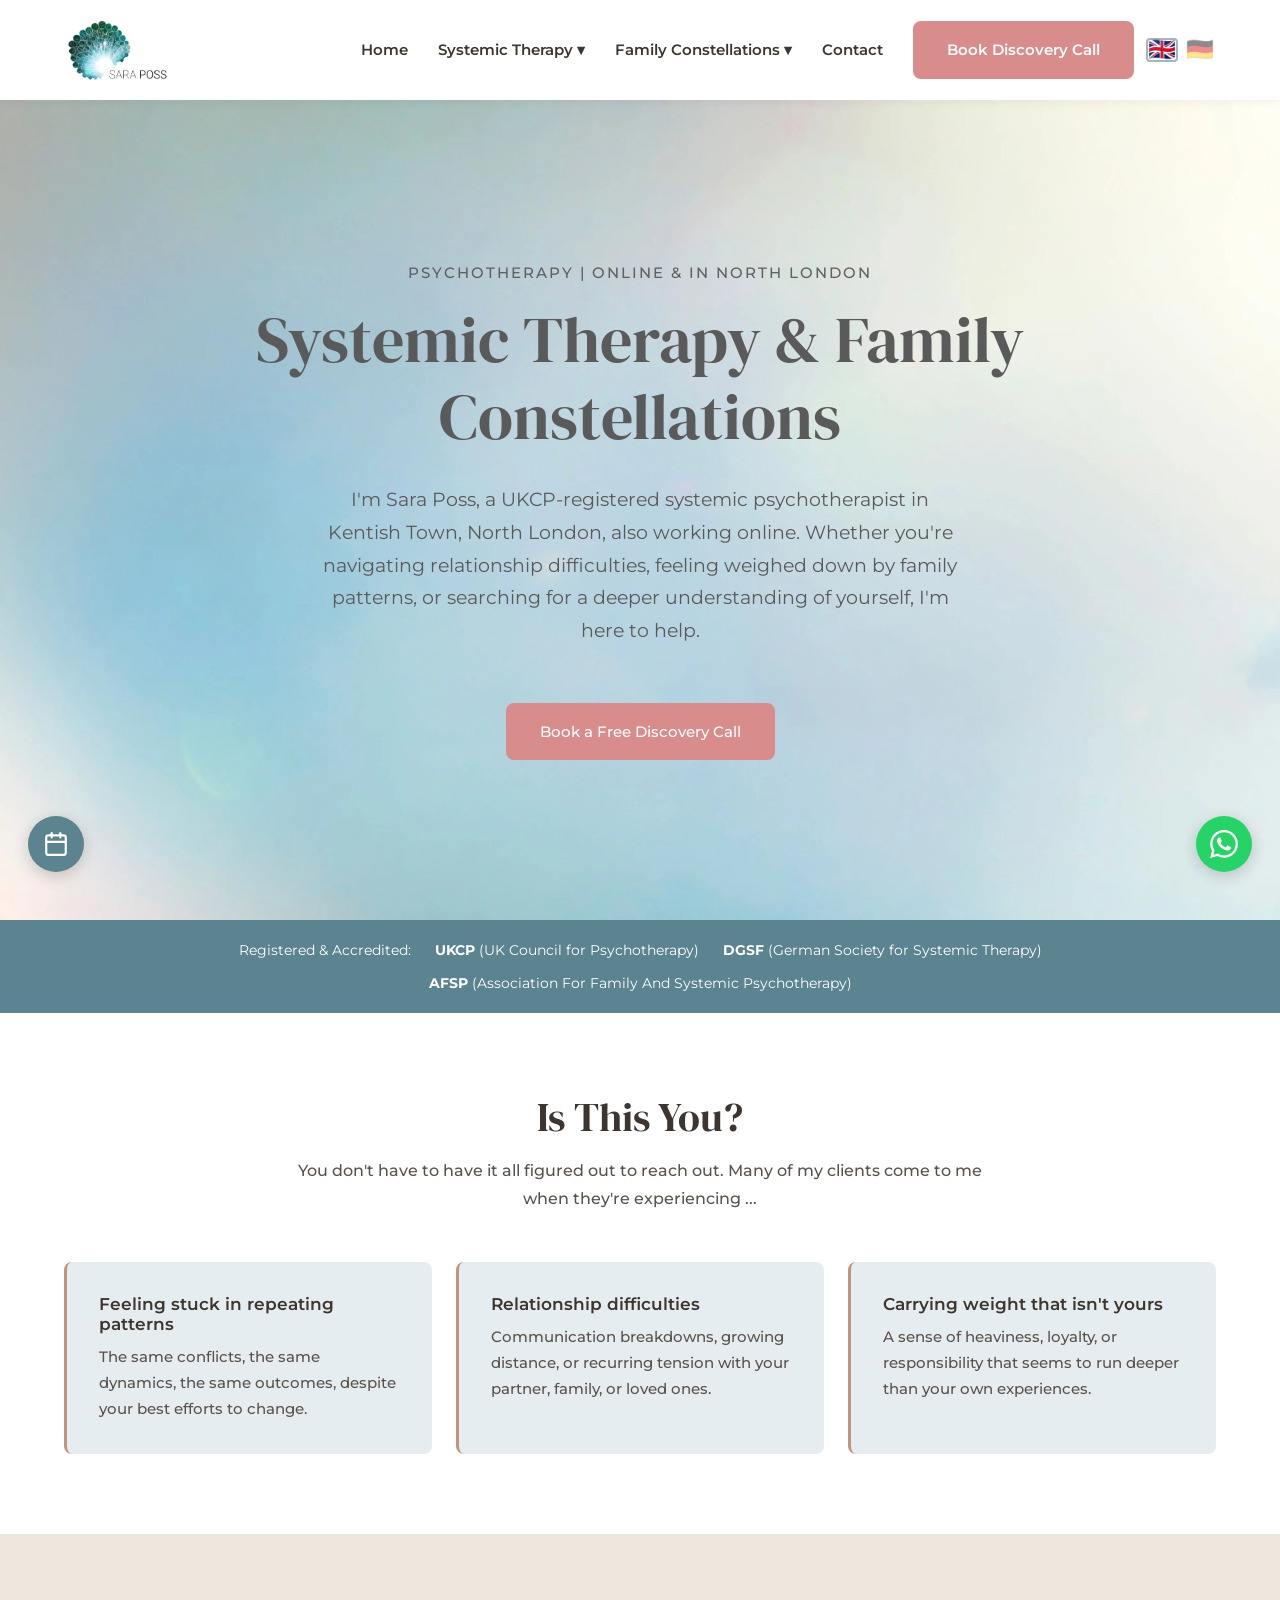
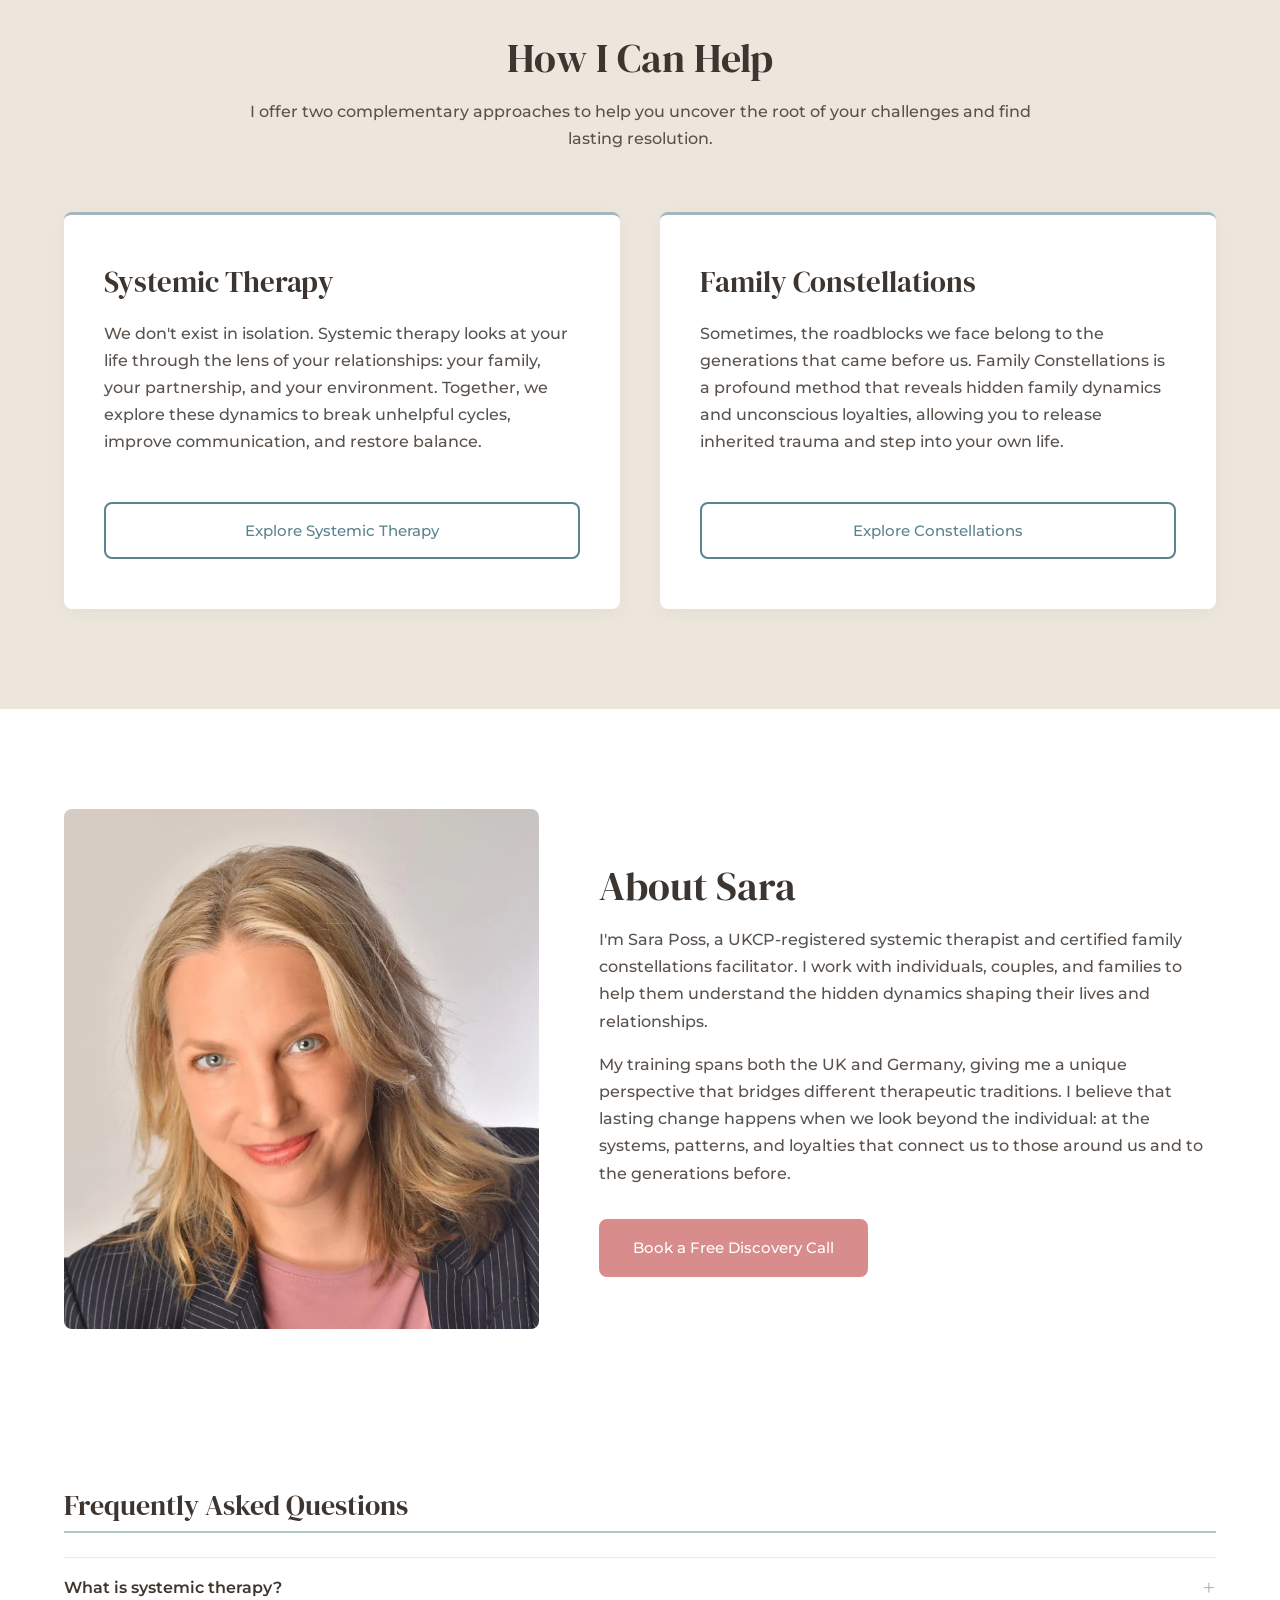
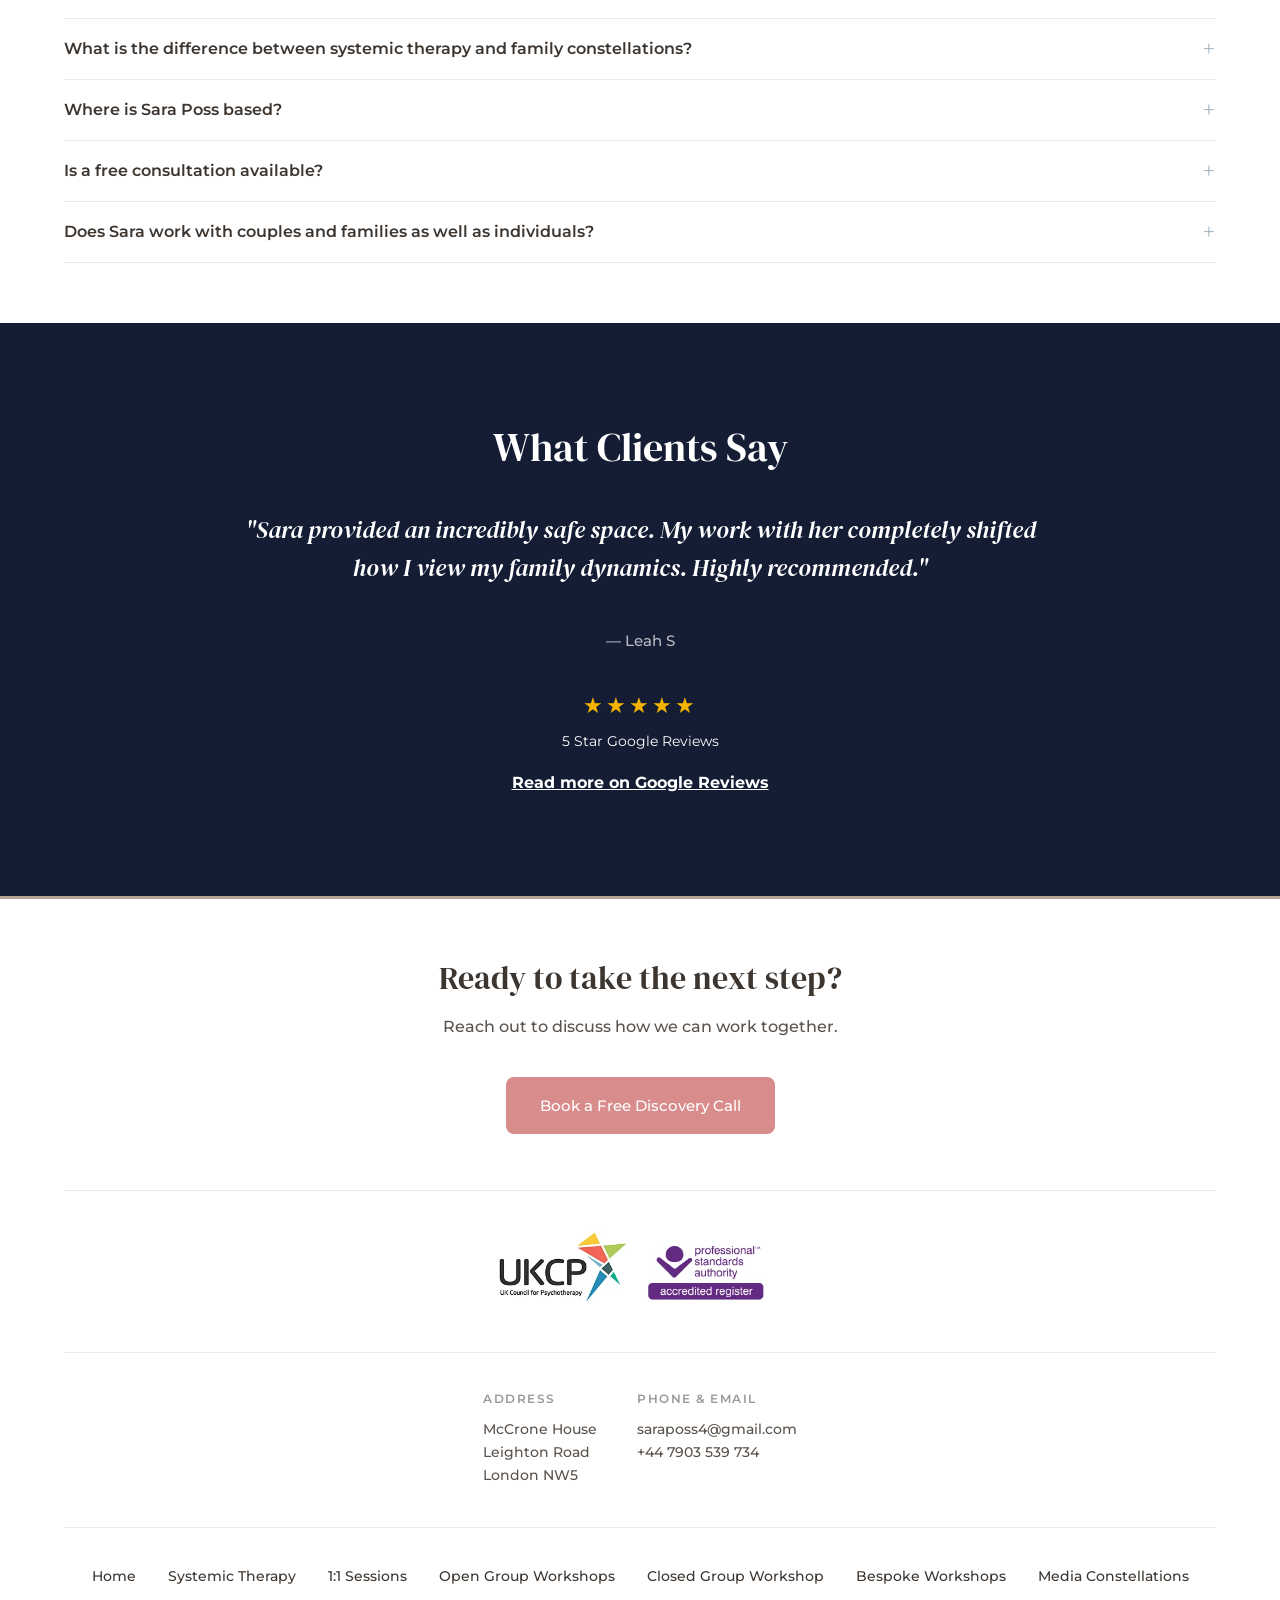
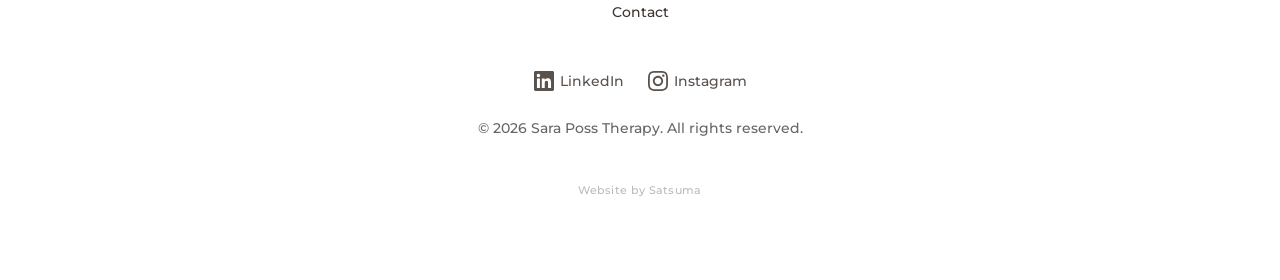
==== commit 184f9055: "Lead key pages with direct answers for search and AI summaries Apply answer-first structure without " ====
--- a/index.html
+++ b/index.html
@@ -371,14 +371,14 @@
     <a href="#main-content" class="skip-link" data-i18n="skip_link">Skip to content</a>
     <div id="site-nav"></div>
     <script src="nav.js?v=5" defer></script>
-    <script src="lang.js?v=10" defer></script>
+    <script src="lang.js?v=13" defer></script>
 
     <main id="main-content">
         <section class="hero">
             <div class="container">
                 <p class="hero-tagline" data-i18n="hero_tagline">Psychotherapy | Online & in North London</p>
                 <h1 data-i18n="hero_heading">Systemic Therapy & Family Constellations</h1>
-                <p data-i18n="hero_text">Whether you're navigating relationship difficulties, feeling weighed down by family patterns, or searching for a deeper understanding of yourself - I'm here to help.</p>
+                <p data-i18n="hero_text">I'm Sara Poss, a UKCP-registered systemic psychotherapist in Kentish Town, North London, also working online. Whether you're navigating relationship difficulties, feeling weighed down by family patterns, or searching for a deeper understanding of yourself, I'm here to help.</p>
                 <a href="https://cal.com/sara-poss-gsi2tz/15min" class="btn" target="_blank" rel="noopener noreferrer" data-i18n="hero_cta">Book a Free Discovery Call</a>
             </div>
         </section>
@@ -542,6 +542,6 @@
         <svg viewBox="0 0 24 24" xmlns="http://www.w3.org/2000/svg"><path d="M17.472 14.382c-.297-.149-1.758-.867-2.03-.967-.273-.099-.471-.148-.67.15-.197.297-.767.966-.94 1.164-.173.199-.347.223-.644.075-.297-.15-1.255-.463-2.39-1.475-.883-.788-1.48-1.761-1.653-2.059-.173-.297-.018-.458.13-.606.134-.133.298-.347.446-.52.149-.174.198-.298.298-.497.099-.198.05-.371-.025-.52-.075-.149-.669-1.612-.916-2.207-.242-.579-.487-.5-.669-.51-.173-.008-.371-.01-.57-.01-.198 0-.52.074-.792.372-.272.297-1.04 1.016-1.04 2.479 0 1.462 1.065 2.875 1.213 3.074.149.198 2.096 3.2 5.077 4.487.709.306 1.262.489 1.694.625.712.227 1.36.195 1.871.118.571-.085 1.758-.719 2.006-1.413.248-.694.248-1.289.173-1.413-.074-.124-.272-.198-.57-.347m-5.421 7.403h-.004a9.87 9.87 0 01-5.031-1.378l-.361-.214-3.741.982.998-3.648-.235-.374a9.86 9.86 0 01-1.51-5.26c.001-5.45 4.436-9.884 9.888-9.884 2.64 0 5.122 1.03 6.988 2.898a9.825 9.825 0 012.893 6.994c-.003 5.45-4.437 9.884-9.885 9.884m8.413-18.297A11.815 11.815 0 0012.05 0C5.495 0 .16 5.335.157 11.892c0 2.096.547 4.142 1.588 5.945L.057 24l6.305-1.654a11.882 11.882 0 005.683 1.448h.005c6.554 0 11.89-5.335 11.893-11.893a11.821 11.821 0 00-3.48-8.413z"/></svg>
     </a>
 
-    <script src="events-float.js?v=8" defer></script>
+    <script src="events-float.js?v=10" defer></script>
 </body>
 </html>
